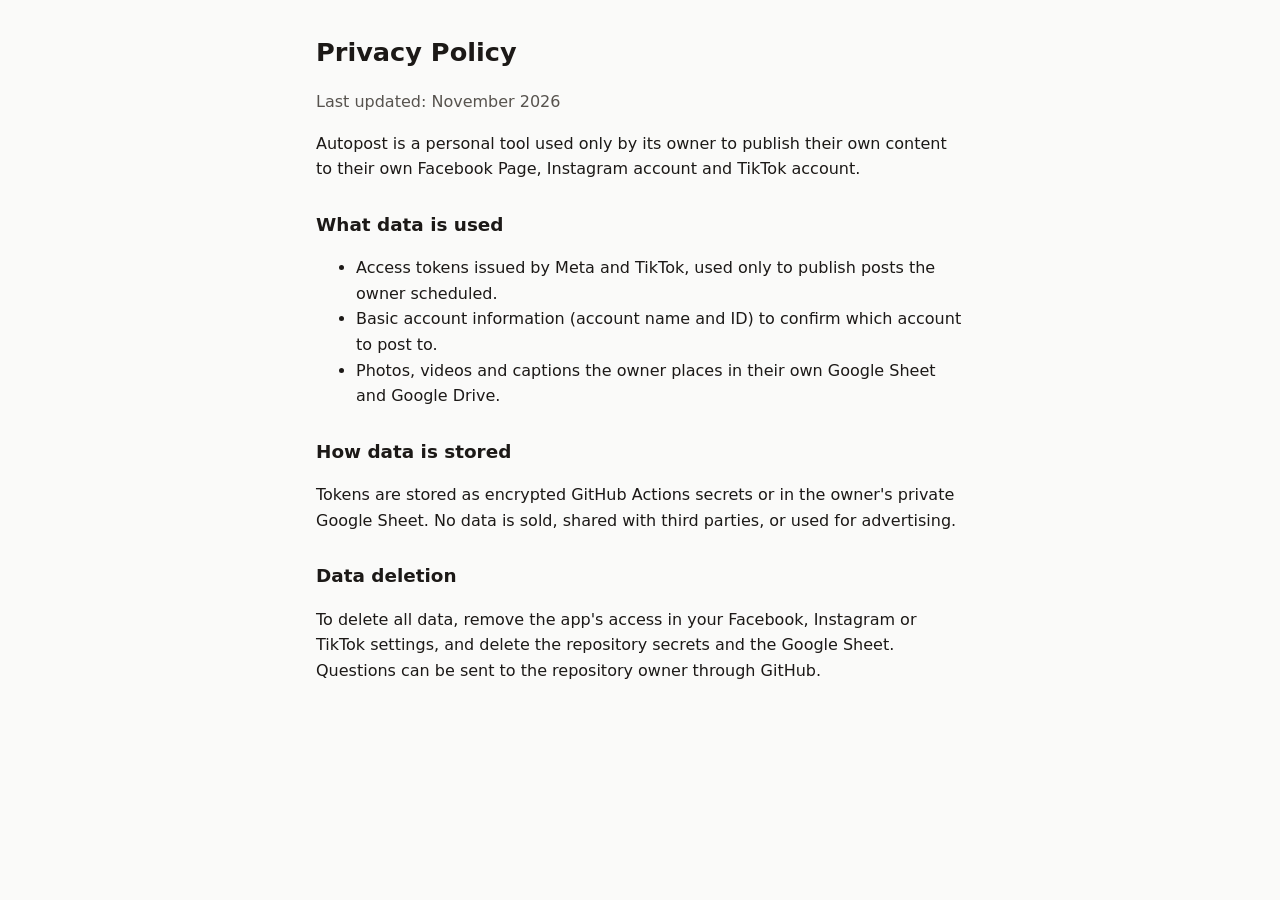
==== docs/privacy.html @ 71a8168a "first commit" ====
<!doctype html>
<html lang="en">
<head>
<meta charset="utf-8"><meta name="viewport" content="width=device-width, initial-scale=1">
<title>Privacy Policy</title>
<link rel="stylesheet" href="style.css">
</head>
<body><main>
<h1>Privacy Policy</h1>
<p class="muted">Last updated: November 2026</p>
<p>Autopost is a personal tool used only by its owner to publish their own content to their own Facebook Page, Instagram account and TikTok account.</p>
<h2>What data is used</h2>
<ul>
  <li>Access tokens issued by Meta and TikTok, used only to publish posts the owner scheduled.</li>
  <li>Basic account information (account name and ID) to confirm which account to post to.</li>
  <li>Photos, videos and captions the owner places in their own Google Sheet and Google Drive.</li>
</ul>
<h2>How data is stored</h2>
<p>Tokens are stored as encrypted GitHub Actions secrets or in the owner's private Google Sheet. No data is sold, shared with third parties, or used for advertising.</p>
<h2>Data deletion</h2>
<p>To delete all data, remove the app's access in your Facebook, Instagram or TikTok settings, and delete the repository secrets and the Google Sheet. Questions can be sent to the repository owner through GitHub.</p>
</main></body>
</html>
---- docs/style.css ----
:root { --bg:#fafaf9; --fg:#1c1917; --muted:#57534e; --card:#ffffff; --line:#e7e5e4; --accent:#2563eb; }
@media (prefers-color-scheme: dark) { :root { --bg:#1c1917; --fg:#f5f5f4; --muted:#a8a29e; --card:#292524; --line:#44403c; --accent:#60a5fa; } }
* { box-sizing: border-box; }
body { margin:0; background:var(--bg); color:var(--fg); font:16px/1.6 system-ui, -apple-system, Segoe UI, Roboto, sans-serif; }
main { max-width: 680px; margin: 0 auto; padding: 32px 16px 64px; }
h1 { font-size: 1.6rem; margin: 0 0 8px; }
h2 { font-size: 1.15rem; margin-top: 28px; }
p, li { color: var(--fg); }
.muted { color: var(--muted); }
.card { background:var(--card); border:1px solid var(--line); border-radius:12px; padding:20px; margin:20px 0; }
label { display:block; font-weight:600; margin: 12px 0 4px; }
input { width:100%; padding:10px 12px; border:1px solid var(--line); border-radius:8px; background:var(--bg); color:var(--fg); font:inherit; }
button { margin-top:14px; padding:10px 16px; border:0; border-radius:8px; background:var(--accent); color:#fff; font:inherit; font-weight:600; cursor:pointer; }
code, .code { font-family: ui-monospace, SFMono-Regular, Menlo, monospace; word-break: break-all; }
.code { display:block; padding:12px; border-radius:8px; background:var(--bg); border:1px solid var(--line); margin-top:8px; }
a { color: var(--accent); }
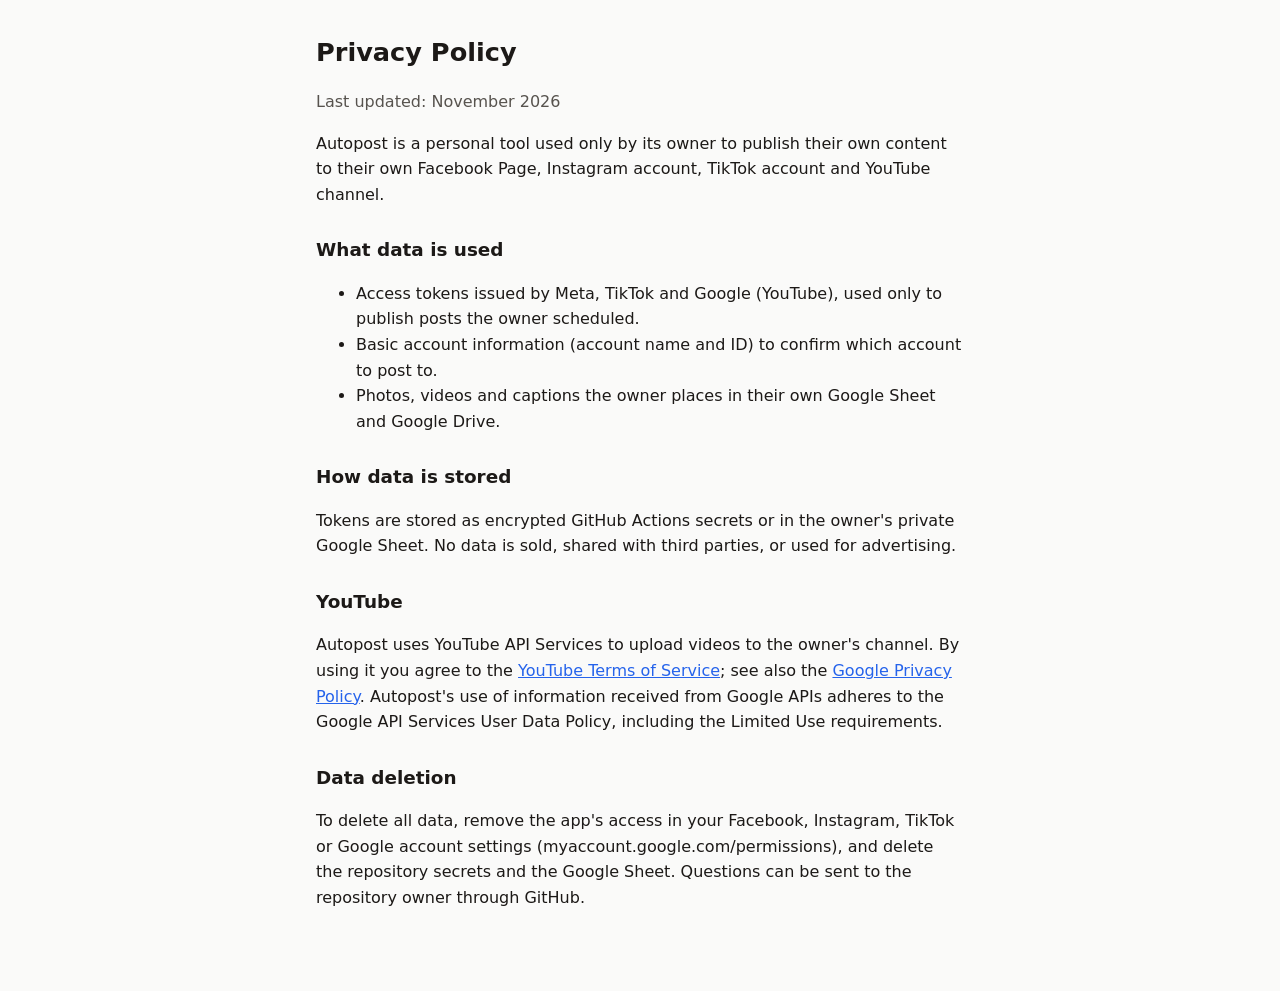
==== commit e9b109d3: "Add files via upload Added YT" ====
--- a/docs/privacy.html
+++ b/docs/privacy.html
@@ -8,16 +8,18 @@
 <body><main>
 <h1>Privacy Policy</h1>
 <p class="muted">Last updated: November 2026</p>
-<p>Autopost is a personal tool used only by its owner to publish their own content to their own Facebook Page, Instagram account and TikTok account.</p>
+<p>Autopost is a personal tool used only by its owner to publish their own content to their own Facebook Page, Instagram account, TikTok account and YouTube channel.</p>
 <h2>What data is used</h2>
 <ul>
-  <li>Access tokens issued by Meta and TikTok, used only to publish posts the owner scheduled.</li>
+  <li>Access tokens issued by Meta, TikTok and Google (YouTube), used only to publish posts the owner scheduled.</li>
   <li>Basic account information (account name and ID) to confirm which account to post to.</li>
   <li>Photos, videos and captions the owner places in their own Google Sheet and Google Drive.</li>
 </ul>
 <h2>How data is stored</h2>
 <p>Tokens are stored as encrypted GitHub Actions secrets or in the owner's private Google Sheet. No data is sold, shared with third parties, or used for advertising.</p>
+<h2>YouTube</h2>
+<p>Autopost uses YouTube API Services to upload videos to the owner's channel. By using it you agree to the <a href="https://www.youtube.com/t/terms">YouTube Terms of Service</a>; see also the <a href="https://policies.google.com/privacy">Google Privacy Policy</a>. Autopost's use of information received from Google APIs adheres to the Google API Services User Data Policy, including the Limited Use requirements.</p>
 <h2>Data deletion</h2>
-<p>To delete all data, remove the app's access in your Facebook, Instagram or TikTok settings, and delete the repository secrets and the Google Sheet. Questions can be sent to the repository owner through GitHub.</p>
+<p>To delete all data, remove the app's access in your Facebook, Instagram, TikTok or Google account settings (myaccount.google.com/permissions), and delete the repository secrets and the Google Sheet. Questions can be sent to the repository owner through GitHub.</p>
 </main></body>
 </html>
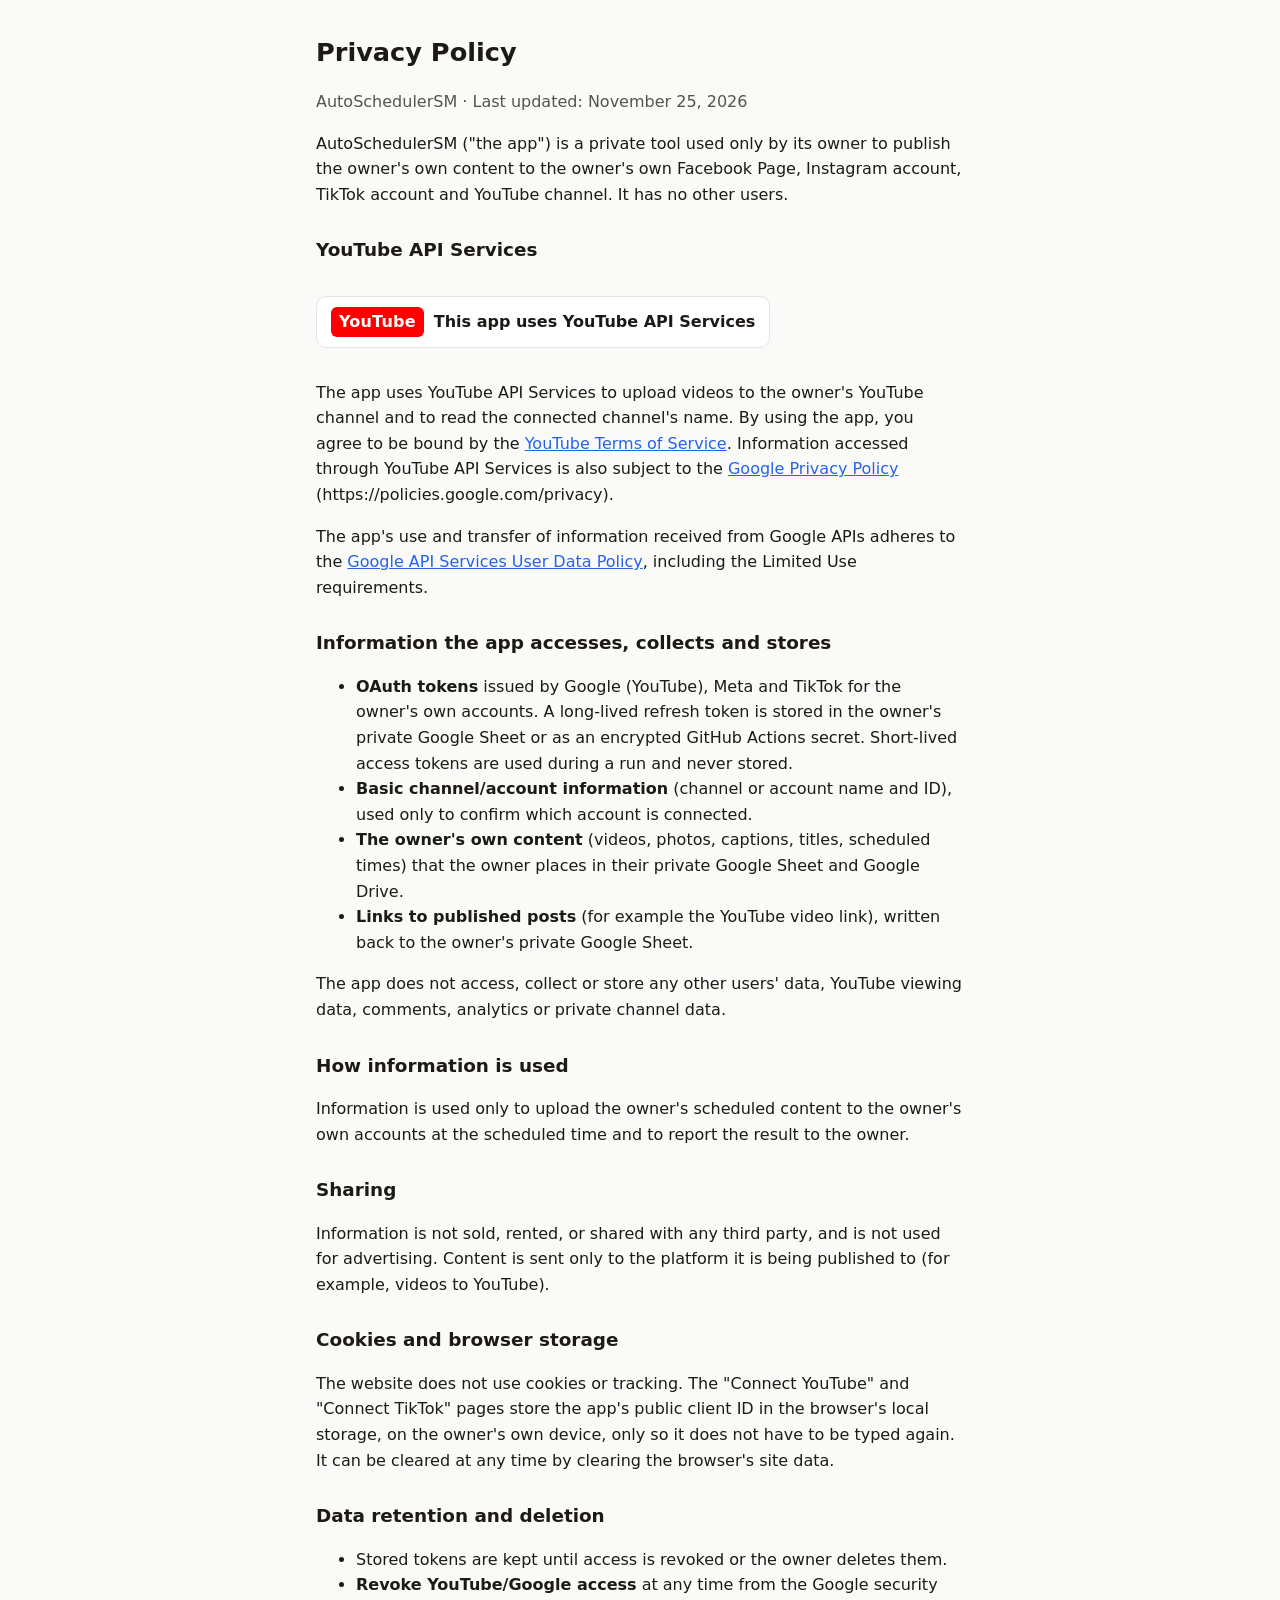
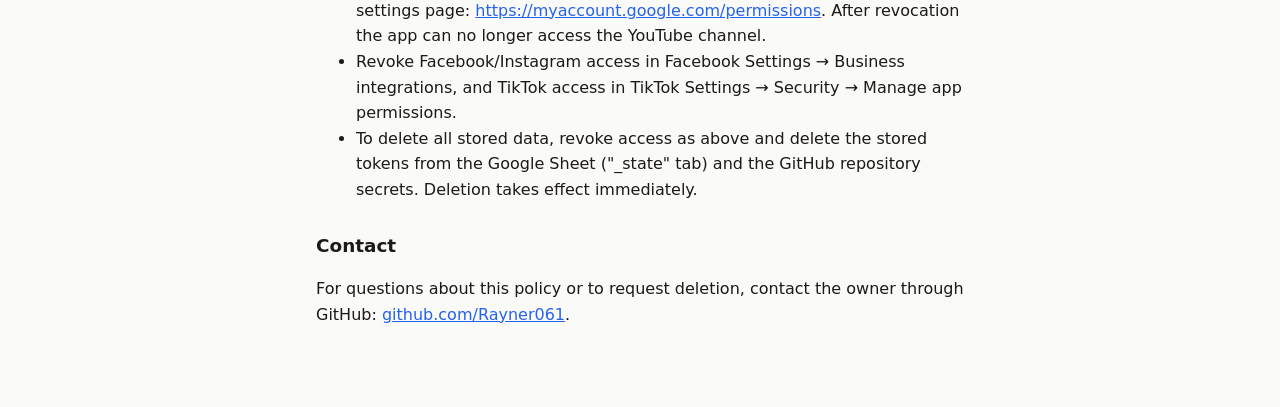
==== commit f4043ef5: "Add files via upload updated UI" ====
--- a/docs/privacy.html
+++ b/docs/privacy.html
@@ -7,19 +7,42 @@
 </head>
 <body><main>
 <h1>Privacy Policy</h1>
-<p class="muted">Last updated: November 2026</p>
-<p>Autopost is a personal tool used only by its owner to publish their own content to their own Facebook Page, Instagram account, TikTok account and YouTube channel.</p>
-<h2>What data is used</h2>
+<p class="muted">AutoSchedulerSM · Last updated: November 25, 2026</p>
+
+<p>AutoSchedulerSM ("the app") is a private tool used only by its owner to publish the owner's own content to the owner's own Facebook Page, Instagram account, TikTok account and YouTube channel. It has no other users.</p>
+
+<h2>YouTube API Services</h2>
+<p class="yt-badge"><span class="yt">YouTube</span> This app uses YouTube API Services</p>
+<p>The app uses YouTube API Services to upload videos to the owner's YouTube channel and to read the connected channel's name. By using the app, you agree to be bound by the <a href="https://www.youtube.com/t/terms">YouTube Terms of Service</a>. Information accessed through YouTube API Services is also subject to the <a href="https://policies.google.com/privacy">Google Privacy Policy</a> (https://policies.google.com/privacy).</p>
+<p>The app's use and transfer of information received from Google APIs adheres to the <a href="https://developers.google.com/terms/api-services-user-data-policy">Google API Services User Data Policy</a>, including the Limited Use requirements.</p>
+
+<h2>Information the app accesses, collects and stores</h2>
 <ul>
-  <li>Access tokens issued by Meta, TikTok and Google (YouTube), used only to publish posts the owner scheduled.</li>
-  <li>Basic account information (account name and ID) to confirm which account to post to.</li>
-  <li>Photos, videos and captions the owner places in their own Google Sheet and Google Drive.</li>
+  <li><strong>OAuth tokens</strong> issued by Google (YouTube), Meta and TikTok for the owner's own accounts. A long-lived refresh token is stored in the owner's private Google Sheet or as an encrypted GitHub Actions secret. Short-lived access tokens are used during a run and never stored.</li>
+  <li><strong>Basic channel/account information</strong> (channel or account name and ID), used only to confirm which account is connected.</li>
+  <li><strong>The owner's own content</strong> (videos, photos, captions, titles, scheduled times) that the owner places in their private Google Sheet and Google Drive.</li>
+  <li><strong>Links to published posts</strong> (for example the YouTube video link), written back to the owner's private Google Sheet.</li>
 </ul>
-<h2>How data is stored</h2>
-<p>Tokens are stored as encrypted GitHub Actions secrets or in the owner's private Google Sheet. No data is sold, shared with third parties, or used for advertising.</p>
-<h2>YouTube</h2>
-<p>Autopost uses YouTube API Services to upload videos to the owner's channel. By using it you agree to the <a href="https://www.youtube.com/t/terms">YouTube Terms of Service</a>; see also the <a href="https://policies.google.com/privacy">Google Privacy Policy</a>. Autopost's use of information received from Google APIs adheres to the Google API Services User Data Policy, including the Limited Use requirements.</p>
-<h2>Data deletion</h2>
-<p>To delete all data, remove the app's access in your Facebook, Instagram, TikTok or Google account settings (myaccount.google.com/permissions), and delete the repository secrets and the Google Sheet. Questions can be sent to the repository owner through GitHub.</p>
+<p>The app does not access, collect or store any other users' data, YouTube viewing data, comments, analytics or private channel data.</p>
+
+<h2>How information is used</h2>
+<p>Information is used only to upload the owner's scheduled content to the owner's own accounts at the scheduled time and to report the result to the owner.</p>
+
+<h2>Sharing</h2>
+<p>Information is not sold, rented, or shared with any third party, and is not used for advertising. Content is sent only to the platform it is being published to (for example, videos to YouTube).</p>
+
+<h2>Cookies and browser storage</h2>
+<p>The website does not use cookies or tracking. The "Connect YouTube" and "Connect TikTok" pages store the app's public client ID in the browser's local storage, on the owner's own device, only so it does not have to be typed again. It can be cleared at any time by clearing the browser's site data.</p>
+
+<h2>Data retention and deletion</h2>
+<ul>
+  <li>Stored tokens are kept until access is revoked or the owner deletes them.</li>
+  <li><strong>Revoke YouTube/Google access</strong> at any time from the Google security settings page: <a href="https://myaccount.google.com/permissions">https://myaccount.google.com/permissions</a>. After revocation the app can no longer access the YouTube channel.</li>
+  <li>Revoke Facebook/Instagram access in Facebook Settings → Business integrations, and TikTok access in TikTok Settings → Security → Manage app permissions.</li>
+  <li>To delete all stored data, revoke access as above and delete the stored tokens from the Google Sheet ("_state" tab) and the GitHub repository secrets. Deletion takes effect immediately.</li>
+</ul>
+
+<h2>Contact</h2>
+<p>For questions about this policy or to request deletion, contact the owner through GitHub: <a href="https://github.com/Rayner061">github.com/Rayner061</a>.</p>
 </main></body>
 </html>
--- a/docs/style.css
+++ b/docs/style.css
@@ -14,3 +14,7 @@
 code, .code { font-family: ui-monospace, SFMono-Regular, Menlo, monospace; word-break: break-all; }
 .code { display:block; padding:12px; border-radius:8px; background:var(--bg); border:1px solid var(--line); margin-top:8px; }
 a { color: var(--accent); }
+.yt-badge { display:inline-flex; align-items:center; gap:10px; padding:10px 14px; border:1px solid var(--line); border-radius:10px; background:var(--card); font-weight:600; }
+.yt-badge .yt { color:#fff; background:#FF0000; border-radius:6px; padding:2px 8px; font-weight:700; letter-spacing:.2px; }
+nav.links { display:flex; flex-wrap:wrap; gap:8px 18px; margin:20px 0; }
+footer { margin-top:40px; padding-top:16px; border-top:1px solid var(--line); font-size:.9rem; }
